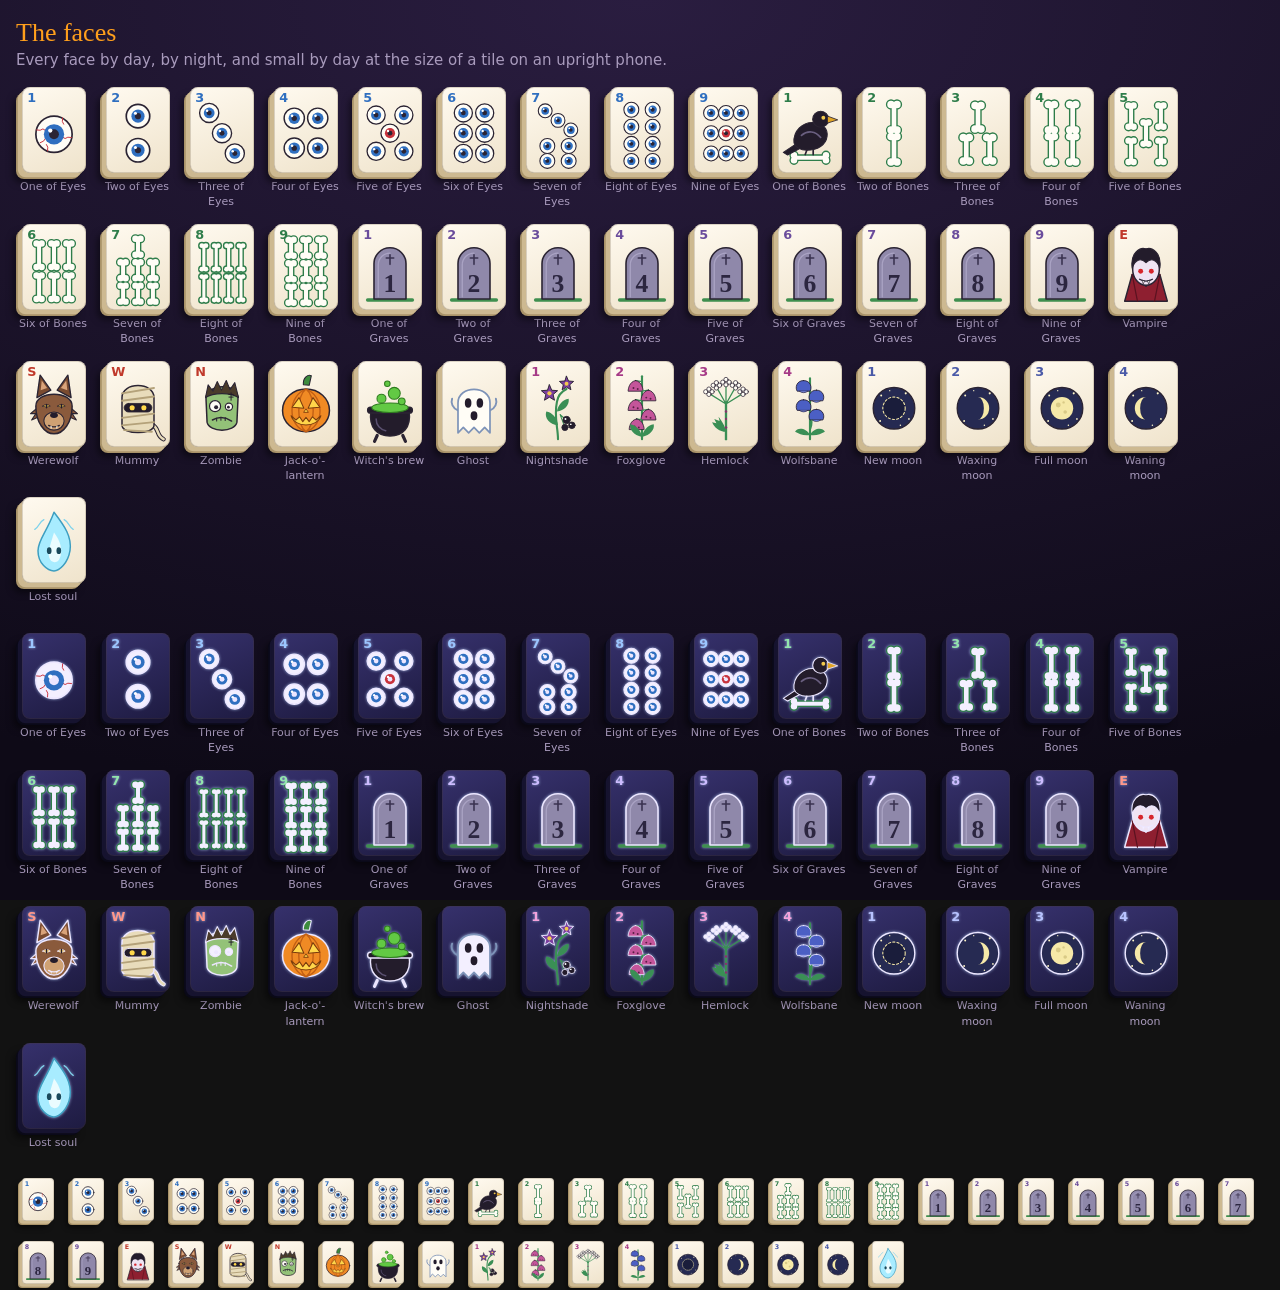
==== faces.html @ 1fa4e3d7 "The board and tiles show in the browser index.html now plays the game. The faces are drawn in code a" ====
<!doctype html>
<html lang="en">
<head>
<meta charset="utf-8">
<meta name="viewport" content="width=device-width, initial-scale=1">
<title>Boneyard faces</title>
<link rel="stylesheet" href="css/game.css">
<style>
  body { overflow: auto; display: block; padding: 20px 16px 40px; }
  h1 { font: 400 26px/1 Creepster, fantasy, serif; color: var(--accent); margin: 0 0 4px; }
  p { color: var(--muted); margin: 0 0 16px; }
  .sheet { display: flex; flex-wrap: wrap; gap: 14px 10px; margin-bottom: 28px; }
  .cell { width: 74px; text-align: center; font-size: 11px; color: var(--muted); }
  .cell .tile { position: relative; display: block; margin: 0 0 6px 6px; --tile-w: 66px; --tile-h: 88px; --lift: 6px; --gap: 2px; cursor: default; }
  .small .cell { width: 40px; }
  .small .cell .tile { --tile-w: 34px; --tile-h: 45px; --lift: 4px; }
</style>
</head>
<body>
  <h1>The faces</h1>
  <p>Every face by day, by night, and small by day at the size of a tile on an upright phone.</p>
  <div class="sheet" id="day"></div>
  <div class="sheet" id="night"></div>
  <div class="sheet small" id="small"></div>
  <script type="module">
    import { FACES } from './js/engine/tiles.js';
    import { sprite, symbolId } from './js/ui/faces.js';

    document.body.prepend(sprite());
    for (const [id, night] of [['day', false], ['night', true], ['small', false]]) {
      const sheet = document.getElementById(id);
      for (const f of FACES) {
        const cell = document.createElement('div');
        cell.className = 'cell';
        cell.innerHTML = `<div class="tile${night ? ' night' : ''}"><svg viewBox="0 0 60 80"><use href="#${symbolId(f.id)}"></use></svg></div>${id === 'small' ? '' : f.name}`;
        sheet.append(cell);
      }
    }
  </script>
</body>
</html>
---- css/game.css ----
:root {
  color-scheme: dark;
  --sky-top: #2a1d40;
  --sky-low: #0e0a17;
  --text: #f0e8f8;
  --muted: #a99bbd;
  --accent: #ff9f1c;
  --ink: #2b2433;
  --paper: #fffdf6;
  font: 15px/1.4 system-ui, -apple-system, 'Segoe UI', sans-serif;
}

* {
  box-sizing: border-box;
}

html,
body {
  height: 100%;
  margin: 0;
}

body {
  display: flex;
  flex-direction: column;
  color: var(--text);
  background: radial-gradient(120% 90% at 50% 0%, var(--sky-top), var(--sky-low)) fixed;
  overflow: hidden;
  padding: env(safe-area-inset-top) env(safe-area-inset-right) env(safe-area-inset-bottom) env(safe-area-inset-left);
  -webkit-user-select: none;
  user-select: none;
  transition: background-color 1s;
}

body.night {
  --sky-top: #161438;
  --sky-low: #04030a;
}

/* ------------------------------------------------------------- the bars */

.bar {
  display: flex;
  align-items: center;
  gap: 8px;
  padding: 8px 12px;
}

.top {
  flex-wrap: wrap;
  row-gap: 4px;
}

.top h1 {
  margin: 0 4px 0 0;
  font: 400 27px/1 Creepster, fantasy, serif;
  letter-spacing: 0.04em;
  color: var(--accent);
  text-shadow: 0 2px 0 #5b1e00;
  white-space: nowrap;
}

.status {
  margin-left: auto;
  display: flex;
  gap: 14px;
  color: var(--muted);
  font-variant-numeric: tabular-nums;
  white-space: nowrap;
}

.status b {
  color: var(--text);
  font-weight: 600;
}

.bottom {
  justify-content: center;
  flex-wrap: wrap;
}

.treats {
  display: flex;
  gap: 6px;
}

button,
select {
  font: inherit;
  color: var(--text);
  background: rgba(255, 255, 255, 0.08);
  border: 1px solid rgba(255, 255, 255, 0.14);
  border-radius: 999px;
  padding: 6px 12px;
  cursor: pointer;
  touch-action: manipulation;
  white-space: nowrap;
}

select {
  appearance: none;
  padding-right: 24px;
  background-image: linear-gradient(45deg, transparent 50%, var(--muted) 50%), linear-gradient(135deg, var(--muted) 50%, transparent 50%);
  background-position: calc(100% - 13px) 55%, calc(100% - 8px) 55%;
  background-size: 5px 5px;
  background-repeat: no-repeat;
}

select option {
  background: #1e1530;
}

button:disabled {
  opacity: 0.38;
  cursor: default;
}

button:not(:disabled):hover {
  background: rgba(255, 255, 255, 0.16);
}

button.on {
  background: rgba(255, 159, 28, 0.25);
  border-color: var(--accent);
}

/* ------------------------------------------------------------ the board */

#table {
  flex: 1;
  min-height: 0;
  display: grid;
  place-items: center;
  overflow: hidden;
}

#board {
  position: relative;
  --tile-w: 48px;
  --tile-h: 64px;
  --lift: 5px;
  --gap: 2px;
}

.tile {
  --face-1: #fffaf0;
  --face-2: #efe3cb;
  --edge: #cdb991;
  --edge-deep: #a99369;
  --index-eyes: #2f6fc0;
  --index-bones: #2e7d4a;
  --index-graves: #6a4c9c;
  --index-monster: #c0392b;
  --index-flower: #a63a87;
  --index-moon: #4a5aa8;
  position: absolute;
  width: calc(var(--tile-w) - var(--gap));
  height: calc(var(--tile-h) - var(--gap));
  padding: 0;
  border: 0;
  border-radius: calc(var(--tile-w) * 0.12);
  background: linear-gradient(155deg, var(--face-1), var(--face-2));
  box-shadow:
    inset 0 0 0 1px rgba(80, 60, 30, 0.2),
    calc(var(--lift) * -0.35) calc(var(--lift) * 0.35) 0 var(--edge),
    calc(var(--lift) * -0.7) calc(var(--lift) * 0.7) 0 var(--edge),
    calc(var(--lift) * -1) var(--lift) 0 var(--edge-deep),
    calc(var(--lift) * -1.4) calc(var(--lift) * 1.6) calc(var(--lift) * 1.3) rgba(0, 0, 0, 0.5);
  cursor: pointer;
  transition: opacity 0.3s ease, transform 0.3s ease, visibility 0s;
  -webkit-tap-highlight-color: transparent;
  -webkit-touch-callout: none;
  touch-action: manipulation;
}

.tile svg {
  display: block;
  width: 100%;
  height: 100%;
  pointer-events: none;
}

.tile:focus-visible {
  outline: 3px solid #7fd3ec;
  outline-offset: 1px;
}

.tile.night {
  --ink: #ece6ff;
  --paper: #f3efff;
  --face-1: #36316c;
  --face-2: #1e1b41;
  --edge: #16132f;
  --edge-deep: #0a0918;
  --index-eyes: #9cc6ff;
  --index-bones: #93e6ad;
  --index-graves: #cdbcff;
  --index-monster: #ff978a;
  --index-flower: #f5a3dc;
  --index-moon: #b8c3ff;
}

.tile.night svg {
  filter: drop-shadow(0 0 1.6px rgba(190, 215, 255, 0.7));
}

.tile.soul svg {
  filter: drop-shadow(0 0 4px rgba(127, 211, 236, 0.9));
}

.tile.selected {
  --face-1: #fff4c6;
  --face-2: #ffd56a;
  transform: translate(1px, -2px);
}

.tile.night.selected {
  --face-1: #5a4aa0;
  --face-2: #352c78;
}

.tile.hint {
  animation: hint 0.8s ease-in-out 3;
}

@keyframes hint {
  50% {
    transform: translateY(-4px);
    filter: brightness(1.2) drop-shadow(0 0 8px #ffd54a);
  }
}

.tile.shake {
  animation: shake 0.3s;
}

@keyframes shake {
  25% {
    transform: translateX(-3px);
  }
  75% {
    transform: translateX(3px);
  }
}

.tile.flip {
  animation: flip 0.4s ease-in-out both;
}

@keyframes flip {
  50% {
    transform: scaleX(0.04);
  }
}

.tile.jiggle {
  animation: jiggle 0.45s ease-in-out;
}

@keyframes jiggle {
  30% {
    transform: rotate(-6deg) scale(0.9);
  }
  65% {
    transform: rotate(5deg) scale(1.03);
  }
}

.tile.gone {
  opacity: 0;
  transform: translateY(-18px) scale(0.8);
  visibility: hidden;
  pointer-events: none;
  transition: opacity 0.3s ease, transform 0.3s ease, visibility 0s 0.3s;
}

.tile.unlocked::after {
  content: '🗝️';
  position: absolute;
  right: -4px;
  top: -6px;
  font-size: calc(var(--tile-w) * 0.3);
}

#board.keying .tile {
  cursor: crosshair;
}

/* --------------------------------------------------- messages and cards */

#toast {
  position: fixed;
  left: 50%;
  bottom: calc(env(safe-area-inset-bottom) + 64px);
  transform: translateX(-50%);
  max-width: calc(100% - 32px);
  background: rgba(20, 14, 32, 0.94);
  border: 1px solid rgba(255, 255, 255, 0.16);
  padding: 8px 14px;
  border-radius: 12px;
  opacity: 0;
  transition: opacity 0.3s;
  pointer-events: none;
  z-index: 200000;
  text-align: center;
}

#toast.show {
  opacity: 1;
}

#card {
  position: fixed;
  inset: 0;
  display: grid;
  place-items: center;
  background: rgba(5, 3, 10, 0.55);
  z-index: 200001;
  padding: 16px;
}

#card[hidden] {
  display: none;
}

#card .inner {
  background: #1e1530;
  border: 1px solid rgba(255, 255, 255, 0.18);
  border-radius: 16px;
  padding: 20px 22px;
  text-align: center;
  max-width: 340px;
}

#card h2 {
  margin: 0 0 6px;
  font: 400 28px/1.1 Creepster, fantasy, serif;
  color: var(--accent);
  letter-spacing: 0.03em;
}

#card p {
  margin: 0 0 14px;
  color: var(--muted);
}

#card .actions {
  display: flex;
  gap: 8px;
  justify-content: center;
  flex-wrap: wrap;
}

/* --------------------------------------------------------- small screens */

@media (max-width: 620px) {
  .bar {
    padding: 6px 8px;
    gap: 6px;
  }
  .top {
    flex-wrap: wrap;
  }
  .top h1 {
    font-size: 22px;
  }
  .status {
    gap: 10px;
    font-size: 13px;
    width: 100%;
    justify-content: center;
    margin-left: 0;
    order: 3;
  }
  button,
  select {
    padding: 6px 10px;
  }
  .label {
    display: none;
  }
}

/* A phone on its side: the bars go to a column at the right, leaving all
   the height to the board. */
@media (max-height: 500px) and (orientation: landscape) {
  body {
    display: grid;
    grid-template-columns: 1fr auto;
    grid-template-rows: auto 1fr;
    grid-template-areas: 'table top' 'table bottom';
  }
  #table {
    grid-area: table;
  }
  .bar {
    width: 196px;
    padding: 8px 10px 4px 4px;
    flex-wrap: wrap;
    justify-content: center;
  }
  .top {
    grid-area: top;
  }
  .bottom {
    grid-area: bottom;
    align-content: flex-start;
  }
  .top h1 {
    font-size: 22px;
  }
  .status {
    width: 100%;
    margin: 0;
    flex-wrap: wrap;
    justify-content: center;
    gap: 4px 12px;
    font-size: 13px;
  }
  .label {
    display: none;
  }
  #toast {
    left: calc(50% - 98px);
    bottom: 12px;
  }
}
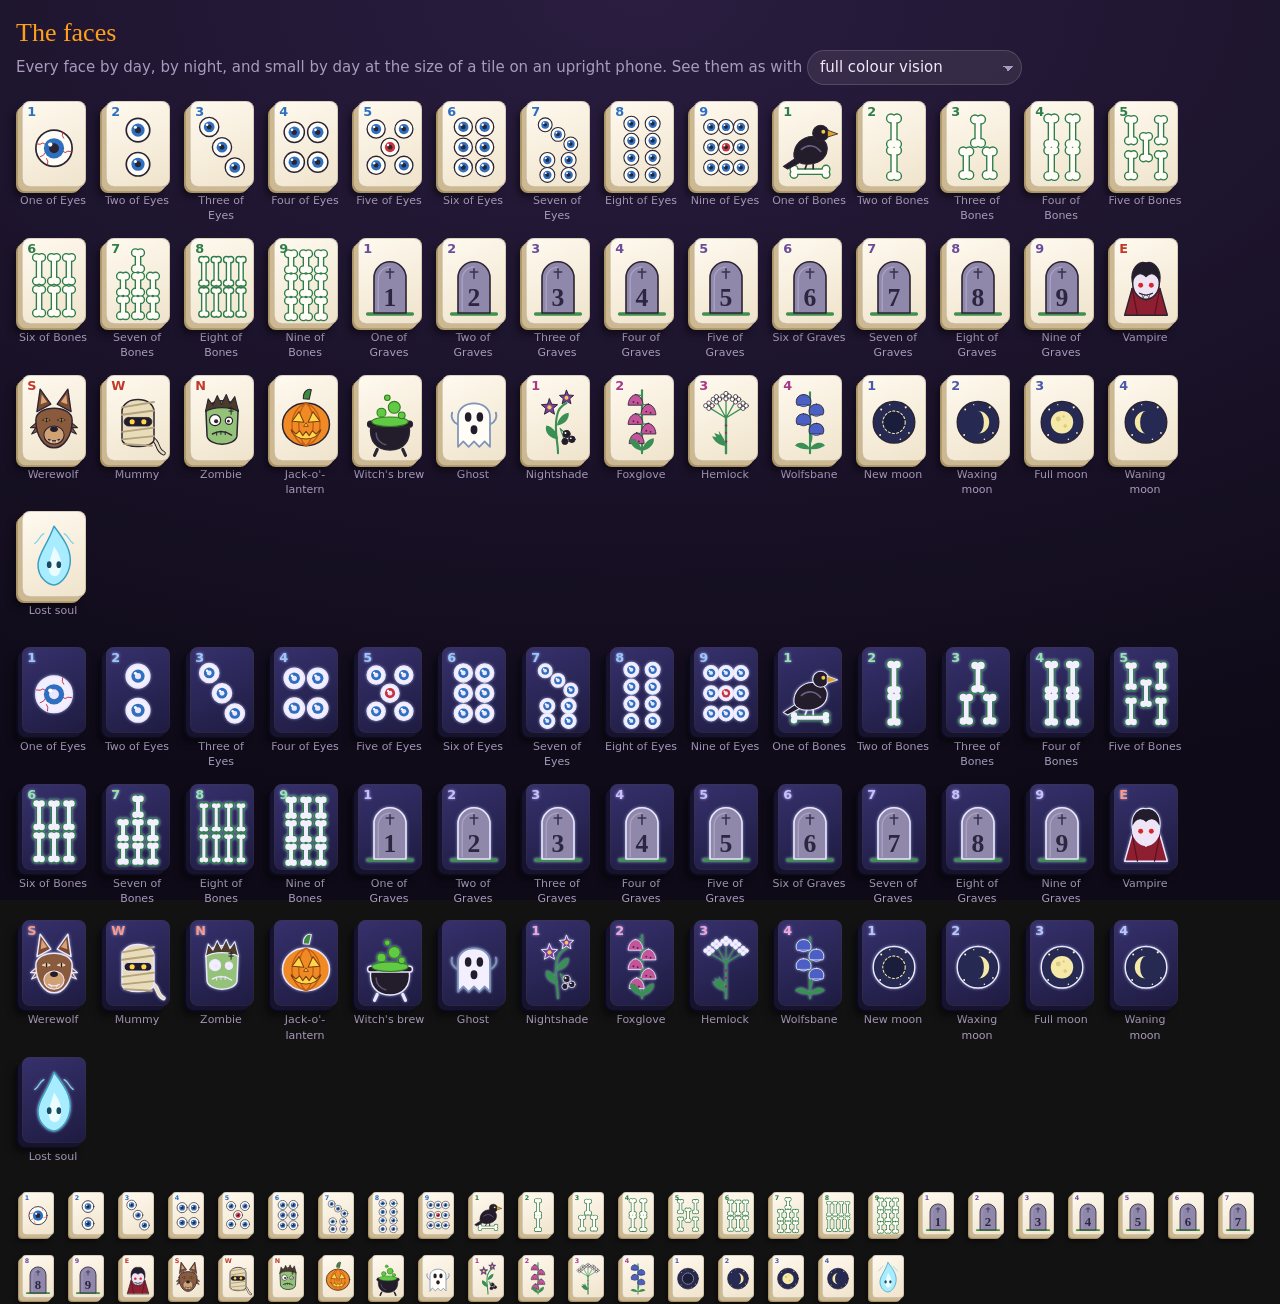
==== commit d3bffa3a: "Play offline, install with an icon, hint by planchette The game now plays offline once it has loaded" ====
--- a/faces.html
+++ b/faces.html
@@ -18,7 +18,22 @@
 </head>
 <body>
   <h1>The faces</h1>
-  <p>Every face by day, by night, and small by day at the size of a tile on an upright phone.</p>
+  <p>Every face by day, by night, and small by day at the size of a tile on an upright phone.
+    <label>See them as with <select id="vision">
+      <option value="">full colour vision</option>
+      <option value="protanopia">protanopia: no red</option>
+      <option value="deuteranopia">deuteranopia: no green</option>
+      <option value="tritanopia">tritanopia: no blue</option>
+      <option value="achromatopsia">no colour at all</option>
+    </select></label>
+  </p>
+  <!-- The usual approximations of how each kind of colour blindness sees colour. -->
+  <svg width="0" height="0" style="position:absolute" aria-hidden="true">
+    <filter id="protanopia"><feColorMatrix type="matrix" values="0.567 0.433 0 0 0  0.558 0.442 0 0 0  0 0.242 0.758 0 0  0 0 0 1 0"/></filter>
+    <filter id="deuteranopia"><feColorMatrix type="matrix" values="0.625 0.375 0 0 0  0.7 0.3 0 0 0  0 0.3 0.7 0 0  0 0 0 1 0"/></filter>
+    <filter id="tritanopia"><feColorMatrix type="matrix" values="0.95 0.05 0 0 0  0 0.433 0.567 0 0  0 0.475 0.525 0 0  0 0 0 1 0"/></filter>
+    <filter id="achromatopsia"><feColorMatrix type="matrix" values="0.299 0.587 0.114 0 0  0.299 0.587 0.114 0 0  0.299 0.587 0.114 0 0  0 0 0 1 0"/></filter>
+  </svg>
   <div class="sheet" id="day"></div>
   <div class="sheet" id="night"></div>
   <div class="sheet small" id="small"></div>
@@ -36,6 +51,12 @@
         sheet.append(cell);
       }
     }
+    const vision = document.getElementById('vision');
+    vision.onchange = () => {
+      for (const sheet of document.querySelectorAll('.sheet')) sheet.style.filter = vision.value ? `url(#${vision.value})` : '';
+    };
+    vision.value = new URLSearchParams(location.search).get('vision') || '';
+    vision.onchange();
   </script>
 </body>
 </html>
--- a/css/game.css
+++ b/css/game.css
@@ -286,6 +286,27 @@
   cursor: crosshair;
 }
 
+.planchette {
+  position: absolute;
+  left: 0;
+  top: 0;
+  width: calc(var(--tile-w) * 1.15);
+  z-index: 100000;
+  pointer-events: none;
+  opacity: 0;
+  filter: drop-shadow(-3px 5px 5px rgba(0, 0, 0, 0.55));
+  transition: transform 0.6s cubic-bezier(0.45, 0.05, 0.2, 1), opacity 0.35s ease;
+}
+
+.planchette.on {
+  opacity: 0.94;
+}
+
+.planchette svg {
+  display: block;
+  width: 100%;
+}
+
 /* --------------------------------------------------- messages and cards */
 
 #toast {
@@ -312,11 +333,16 @@
 #card {
   position: fixed;
   inset: 0;
-  display: grid;
-  place-items: center;
+  display: flex;
+  overflow-y: auto;
   background: rgba(5, 3, 10, 0.55);
   z-index: 200001;
   padding: 16px;
+}
+
+/* Centred when there is room, and scrolled from its top when there is not. */
+#card .inner {
+  margin: auto;
 }
 
 #card[hidden] {
@@ -349,6 +375,57 @@
   gap: 8px;
   justify-content: center;
   flex-wrap: wrap;
+}
+
+#card .hours {
+  display: grid;
+  grid-template-columns: repeat(auto-fill, minmax(66px, 1fr));
+  gap: 6px;
+  margin: 0 0 16px;
+}
+
+#card .hours[hidden] {
+  display: none;
+}
+
+#card .hours button {
+  border-radius: 10px;
+  padding: 6px 4px;
+  display: flex;
+  flex-direction: column;
+  align-items: center;
+  line-height: 1.25;
+}
+
+#card .hours small {
+  color: var(--muted);
+  font-size: 11px;
+}
+
+#where {
+  color: var(--muted);
+  white-space: nowrap;
+}
+
+#where b {
+  color: var(--text);
+  font-weight: 600;
+}
+
+@media (prefers-reduced-motion: reduce) {
+  .tile,
+  .planchette {
+    transition: none;
+  }
+  .tile.hint,
+  .tile.shake,
+  .tile.jiggle,
+  .tile.flip {
+    animation: none;
+  }
+  .tile.hint {
+    filter: brightness(1.15) drop-shadow(0 0 6px #ffd54a);
+  }
 }
 
 /* --------------------------------------------------------- small screens */
@@ -424,4 +501,17 @@
     left: calc(50% - 98px);
     bottom: 12px;
   }
-}
+  #card {
+    padding: 8px;
+  }
+  #card .inner {
+    max-width: 580px;
+    padding: 12px 16px;
+  }
+  #card h2 {
+    font-size: 22px;
+  }
+  #card p {
+    margin-bottom: 8px;
+  }
+}
